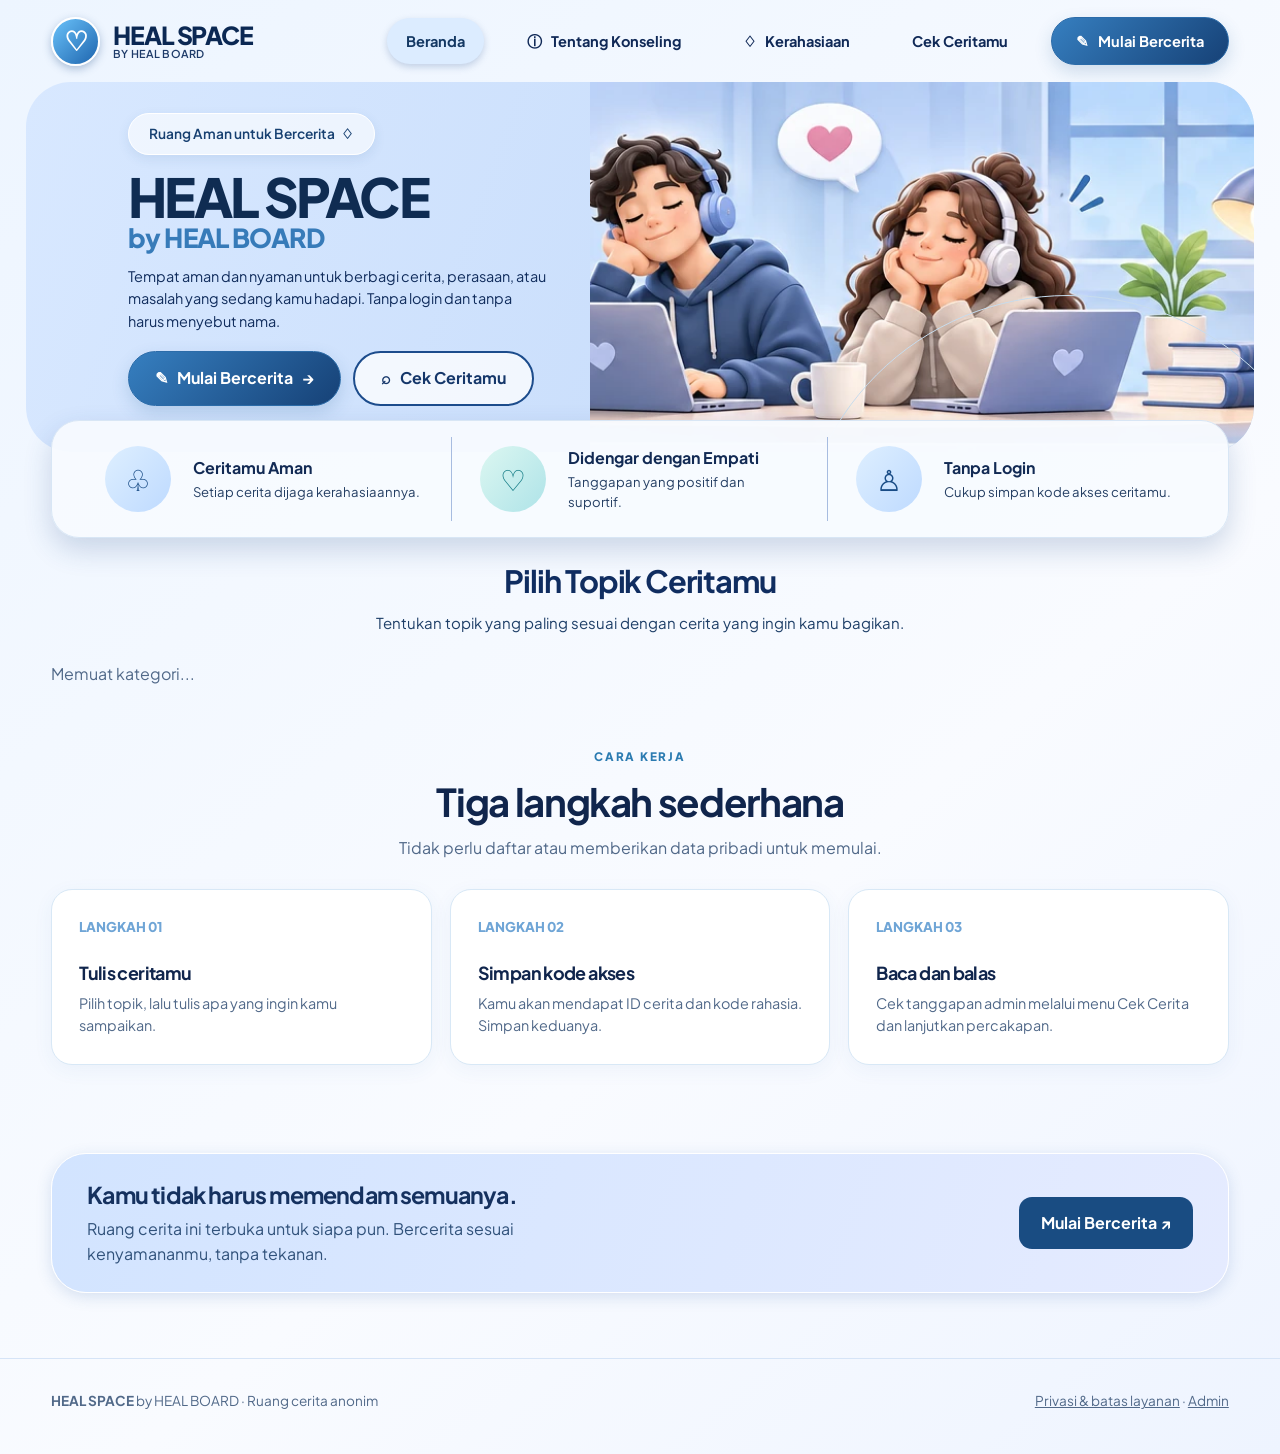
==== index.html @ 9132b3d8 "Initial commit HEAL SPACE" ====
<!doctype html>
<html lang="id">
  <head>
    <link
      rel="icon"
      type="image/png"
      sizes="512x512"
      href="/assets/favicon.png"
    />
    <link rel="shortcut icon" href="/favicon.ico" />
    <link
      rel="apple-touch-icon"
      sizes="180x180"
      href="/assets/apple-touch-icon.png"
    />
    <meta charset="utf-8" />
    <meta name="viewport" content="width=device-width,initial-scale=1" />
    <meta
      name="description"
      content="HEAL SPACE by HEAL BOARD. Ruang cerita anonim yang aman dan nyaman. Tulis ceritamu dan dapatkan tanggapan admin tanpa membuat akun."
    />
    <title>HEAL SPACE by HEAL BOARD | Ruang Cerita Anonim</title>
    <link rel="stylesheet" href="/css/style.css" />
    <link rel="stylesheet" href="/css/reference-design.css" />
  </head>
  <body>
    <header class="container">
      <nav class="topbar">
        <a class="brand" href="/index.html"
          ><span class="brand-mark">♡</span
          ><span>HEAL SPACE<small>BY HEAL BOARD</small></span></a
        ><button
          class="nav-toggle"
          id="nav-toggle"
          aria-label="Buka menu"
          aria-expanded="false"
        >
          ☰
        </button>
        <div class="navlinks" id="navlinks">
          <a class="active" href="/index.html">Beranda</a
          ><a href="/tentang.html">ⓘ &nbsp; Tentang Konseling</a
          ><a href="/tentang.html#privasi">♢ &nbsp; Kerahasiaan</a
          ><a href="/cek-cerita.html">Cek Ceritamu</a
          ><a href="/cerita.html" class="btn btn-primary"
            >✎ &nbsp; Mulai Bercerita</a
          >
        </div>
      </nav>
    </header>
    <main class="container">
      <section class="hero hero-unisex">
        <div class="hero-content">
          <div class="eyebrow">Ruang Aman untuk Bercerita &nbsp; ♢</div>
          <h1>HEAL SPACE <span class="hero-by">by HEAL BOARD</span></h1>
          <p>
            Tempat aman dan nyaman untuk berbagi cerita, perasaan, atau masalah
            yang sedang kamu hadapi. Tanpa login dan tanpa harus menyebut nama.
          </p>
          <div class="actions">
            <a class="btn btn-primary" href="/cerita.html"
              >✎ &nbsp; Mulai Bercerita <span aria-hidden="true">→</span></a
            ><a class="btn btn-light" href="/cek-cerita.html"
              >⌕ &nbsp; Cek Ceritamu</a
            >
          </div>
        </div>
        <div class="hero-art hero-art-unisex">
          <img
            class="hero-people"
            src="/assets/heal-space-hero.webp"
            alt="Ilustrasi perempuan dan laki-laki sedang menikmati waktu tenang di meja kerja"
          />
        </div>
      </section>
      <section class="trust-bar" aria-label="Keunggulan layanan">
        <div class="trust">
          <span class="iconbox">♧</span>
          <div>
            <strong>Ceritamu Aman</strong
            ><small>Setiap cerita dijaga kerahasiaannya.</small>
          </div>
        </div>
        <div class="trust">
          <span class="iconbox">♡</span>
          <div>
            <strong>Didengar dengan Empati</strong
            ><small>Tanggapan yang positif dan suportif.</small>
          </div>
        </div>
        <div class="trust">
          <span class="iconbox">♙</span>
          <div>
            <strong>Tanpa Login</strong
            ><small>Cukup simpan kode akses ceritamu.</small>
          </div>
        </div>
      </section>
      <section id="topik" class="section">
        <div class="section-head">
          <div>
            <h2>Pilih Topik Ceritamu</h2>
            <p>
              Tentukan topik yang paling sesuai dengan cerita yang ingin kamu
              bagikan.
            </p>
          </div>
        </div>
        <div class="topic-grid" id="topics">
          <p class="muted">Memuat kategori...</p>
        </div>
      </section>
      <section class="section process-section">
        <div class="center-head">
          <span class="kicker">Cara kerja</span>
          <h2>Tiga langkah sederhana</h2>
          <p>Tidak perlu daftar atau memberikan data pribadi untuk memulai.</p>
        </div>
        <div class="step-grid">
          <article class="step">
            <div class="step-index">LANGKAH 01</div>
            <h3>Tulis ceritamu</h3>
            <p>Pilih topik, lalu tulis apa yang ingin kamu sampaikan.</p>
          </article>
          <article class="step">
            <div class="step-index">LANGKAH 02</div>
            <h3>Simpan kode akses</h3>
            <p>
              Kamu akan mendapat ID cerita dan kode rahasia. Simpan keduanya.
            </p>
          </article>
          <article class="step">
            <div class="step-index">LANGKAH 03</div>
            <h3>Baca dan balas</h3>
            <p>
              Cek tanggapan admin melalui menu Cek Cerita dan lanjutkan
              percakapan.
            </p>
          </article>
        </div>
      </section>
      <section class="cta">
        <div>
          <h2>Kamu tidak harus memendam semuanya.</h2>
          <p>
            Ruang cerita ini terbuka untuk siapa pun. Bercerita sesuai
            kenyamananmu, tanpa tekanan.
          </p>
        </div>
        <a class="btn" href="/cerita.html">Mulai Bercerita ↗</a>
      </section>
    </main>
    <footer class="container footer">
      <div>
        <strong>HEAL SPACE</strong> by HEAL BOARD
        <span class="muted">· Ruang cerita anonim</span>
      </div>
      <div>
        <a href="/tentang.html">Privasi & batas layanan</a> ·
        <a href="/admin">Admin</a>
      </div>
    </footer>
    <script type="module" src="/js/main.js"></script>
  </body>
</html>
---- css/style.css ----
@import url('https://fonts.googleapis.com/css2?family=DM+Sans:wght@400;500;600;700&family=Plus+Jakarta+Sans:wght@400;500;600;700;800&display=swap');

:root {
    --navy: #203e64;
    --blue: #386c9d;
    --blue2: #5d91b9;
    --mint: #d9f0ed;
    --surface: #fff;
    --bg: #f4f8fb;
    --line: #e2ebf3;
    --text: #20374f;
    --muted: #70839a;
    --danger: #bd4057;
    --success: #197960;
    --shadow: 0 18px 55px rgba(32, 62, 100, .09);
    --radius: 22px
}

* {
    box-sizing: border-box
}

html {
    scroll-behavior: smooth
}

body {
    margin: 0;
    font-family: 'DM Sans', sans-serif;
    background: var(--bg);
    color: var(--text);
    line-height: 1.55
}

h1,
h2,
h3,
h4 {
    font-family: 'Plus Jakarta Sans', sans-serif;
    line-height: 1.25;
    letter-spacing: -.035em;
    margin: 0
}

h1 {
    font-size: clamp(2.2rem, 5.7vw, 4.5rem)
}

h2 {
    font-size: clamp(1.65rem, 3vw, 2.55rem)
}

h3 {
    font-size: 1.12rem
}

p {
    margin: .5rem 0 0
}

a {
    color: inherit;
    text-decoration: none
}

button,
input,
textarea,
select {
    font: inherit
}

button {
    cursor: pointer
}

button:disabled {
    opacity: .6;
    cursor: not-allowed
}

::selection {
    background: #bbdce9
}

.container {
    max-width: 1160px;
    padding: 0 24px;
    margin: auto
}

.topbar {
    height: 78px;
    display: flex;
    align-items: center;
    justify-content: space-between;
    gap: 18px
}

.brand {
    display: inline-flex;
    align-items: center;
    gap: 12px;
    font-family: 'Plus Jakarta Sans', sans-serif;
    font-weight: 800;
    letter-spacing: -.045em;
    font-size: 1.22rem;
    white-space: nowrap
}

.brand-mark {
    width: 40px;
    height: 40px;
    display: grid;
    place-items: center;
    border-radius: 14px;
    background: var(--navy);
    color: white;
    font-size: 22px
}

.brand small {
    display: block;
    font-size: .6rem;
    letter-spacing: .15em;
    font-weight: 700;
    color: var(--blue2);
    margin-top: -2px
}

.navlinks {
    display: flex;
    align-items: center;
    gap: 26px;
    font-size: .91rem;
    font-weight: 600;
    color: #57718d
}

.navlinks a:hover,
.navlinks a.active {
    color: var(--navy)
}

.nav-toggle {
    display: none
}

.btn {
    display: inline-flex;
    align-items: center;
    justify-content: center;
    gap: 9px;
    padding: 13px 21px;
    border-radius: 13px;
    border: 1px solid transparent;
    font-weight: 700;
    transition: transform .15s, background .15s;
    white-space: nowrap
}

.btn:hover {
    transform: translateY(-1px)
}

.btn-primary {
    background: var(--navy);
    color: #fff
}

.btn-primary:hover {
    background: #2b5789
}

.btn-light {
    background: white;
    color: var(--navy);
    border-color: var(--line)
}

.btn-outline {
    background: transparent;
    border-color: #bad0e0;
    color: var(--navy)
}

.btn-block {
    width: 100%
}

.hero {
    position: relative;
    overflow: hidden;
    border-radius: 34px;
    background: linear-gradient(114deg, #dbe9f6, #e9f5f4 80%);
    min-height: 478px;
    display: grid;
    grid-template-columns: 1.1fr .9fr;
    align-items: center;
    padding: 65px clamp(25px, 6vw, 80px);
    margin: 20px 0 30px
}

.hero::before,
.hero::after {
    content: '';
    position: absolute;
    border-radius: 50%;
    border: 1px solid #c8dced;
    pointer-events: none
}

.hero::before {
    width: 420px;
    height: 420px;
    right: -110px;
    top: -175px
}

.hero::after {
    width: 540px;
    height: 540px;
    right: -85px;
    bottom: -385px
}

.hero-content {
    position: relative;
    z-index: 1
}

.eyebrow {
    display: inline-flex;
    align-items: center;
    gap: 8px;
    font-size: .75rem;
    font-weight: 800;
    text-transform: uppercase;
    letter-spacing: .13em;
    color: #3b7a92;
    margin-bottom: 22px
}

.dot {
    width: 8px;
    height: 8px;
    border-radius: 50%;
    background: #53ad9e
}

.hero h1 {
    max-width: 650px
}

.hero h1 em {
    color: #4d7fa4;
    font-style: normal
}

.hero p {
    color: #58728c;
    max-width: 505px;
    margin: 19px 0 28px;
    font-size: 1.03rem
}

.actions {
    display: flex;
    flex-wrap: wrap;
    gap: 12px
}

.hero-art {
    position: relative;
    min-height: 320px;
    display: flex;
    align-items: center;
    justify-content: center
}

.illustration {
    width: min(100%, 410px);
    filter: drop-shadow(0 25px 35px rgba(41, 83, 113, .13))
}

.floating-pill {
    position: absolute;
    background: #fff;
    border: 1px solid #e5eff6;
    border-radius: 15px;
    padding: 12px 16px;
    box-shadow: var(--shadow);
    font-size: .79rem;
    font-weight: 700;
    color: #446682;
    z-index: 2
}

.pill-one {
    top: 15%;
    left: -3%
}

.pill-two {
    bottom: 8%;
    right: -4%
}

.trust-bar {
    display: grid;
    grid-template-columns: repeat(3, 1fr);
    gap: 14px;
    margin: 28px 0 85px
}

.trust {
    display: flex;
    align-items: center;
    gap: 14px;
    border: 1px solid var(--line);
    border-radius: 18px;
    padding: 20px;
    background: #fff
}

.iconbox {
    display: grid;
    place-items: center;
    width: 44px;
    height: 44px;
    border-radius: 15px;
    background: #e8f4fa;
    color: #326a93;
    font-size: 1.25rem;
    flex: none
}

.trust strong {
    display: block;
    font-size: .91rem
}

.trust small {
    display: block;
    color: var(--muted);
    font-size: .78rem;
    margin-top: 1px
}

.section {
    padding-bottom: 88px
}

.section-head {
    display: flex;
    justify-content: space-between;
    align-items: end;
    gap: 20px;
    margin-bottom: 25px
}

.kicker {
    color: #4c829a;
    text-transform: uppercase;
    font-weight: 800;
    font-size: .73rem;
    letter-spacing: .15em;
    display: block;
    margin-bottom: 12px
}

.section-head p,
.center-head p {
    color: var(--muted);
    max-width: 530px;
    margin-top: 10px
}

.center-head {
    text-align: center;
    margin-bottom: 28px
}

.center-head p {
    margin: 10px auto 0
}

.topic-grid {
    display: grid;
    grid-template-columns: repeat(5, 1fr);
    gap: 15px
}

.topic-card {
    display: flex;
    flex-direction: column;
    align-items: flex-start;
    min-height: 188px;
    border: 1px solid var(--line);
    padding: 24px 19px;
    border-radius: 21px;
    background: #fff;
    transition: transform .15s, border-color .15s;
    cursor: pointer;
    text-align: left;
    color: var(--text);
    width: 100%
}

.topic-card:hover,
.topic-card.selected {
    border-color: #79adc8;
    transform: translateY(-3px);
    background: #f8fcff
}

.topic-card .iconbox {
    width: 51px;
    height: 51px;
    margin-bottom: 22px
}

.topic-card strong {
    font-family: 'Plus Jakarta Sans';
    font-size: .88rem
}

.topic-card small {
    display: block;
    color: var(--muted);
    font-size: .75rem;
    margin-top: 7px
}

.step-grid {
    display: grid;
    grid-template-columns: repeat(3, 1fr);
    gap: 18px
}

.step {
    padding: 27px;
    border: 1px solid var(--line);
    background: #fff;
    border-radius: 21px
}

.step-index {
    font-size: .84rem;
    color: var(--blue2);
    font-weight: 800;
    margin-bottom: 24px
}

.step h3 {
    margin-bottom: 8px
}

.step p {
    font-size: .9rem;
    color: var(--muted)
}

.cta {
    background: var(--navy);
    color: white;
    border-radius: 28px;
    padding: 48px 56px;
    display: flex;
    justify-content: space-between;
    align-items: center;
    gap: 25px
}

.cta p {
    color: #cbdae9;
    max-width: 550px
}

.cta .btn {
    background: white;
    color: var(--navy)
}

.footer {
    display: flex;
    justify-content: space-between;
    gap: 20px;
    align-items: center;
    border-top: 1px solid var(--line);
    padding: 31px 0 43px;
    margin-top: 65px;
    font-size: .85rem;
    color: var(--muted)
}

.footer a {
    text-decoration: underline
}

.page-hero {
    text-align: center;
    padding: 65px 0 34px
}

.page-hero h1 {
    font-size: clamp(2rem, 4vw, 3.1rem)
}

.page-hero p {
    max-width: 570px;
    color: var(--muted);
    margin: 13px auto 0
}

.content-layout {
    display: grid;
    grid-template-columns: minmax(0, 1fr) 315px;
    gap: 24px;
    align-items: start;
    max-width: 1040px;
    margin: 20px auto 90px
}

.panel {
    padding: 32px;
    background: #fff;
    border-radius: 22px;
    border: 1px solid var(--line);
    box-shadow: 0 10px 30px rgba(23, 62, 105, .035)
}

.panel h2 {
    font-size: 1.45rem
}

.panel p.sub {
    color: var(--muted);
    font-size: .9rem;
    margin-bottom: 24px
}

.field {
    margin-bottom: 20px
}

.field label {
    display: block;
    font-weight: 700;
    font-size: .89rem;
    margin-bottom: 9px
}

.input,
.textarea,
.select {
    width: 100%;
    border: 1px solid #d7e4ee;
    background: #fff;
    border-radius: 12px;
    padding: 13px 14px;
    color: var(--text);
    outline: none;
    transition: border-color .15s, box-shadow .15s
}

.input:focus,
.textarea:focus,
.select:focus {
    border-color: #5d98ba;
    box-shadow: 0 0 0 3px #dbeefa
}

.textarea {
    min-height: 190px;
    resize: vertical
}

.field-note {
    font-size: .79rem;
    color: var(--muted);
    margin-top: 7px
}

.hint {
    background: #f0f7fc;
    border: 1px solid #d9e9f5;
    border-radius: 16px;
    padding: 20px;
    margin-bottom: 18px;
    font-size: .87rem;
    color: #4d6981
}

.hint strong {
    display: block;
    color: var(--navy);
    margin-bottom: 7px
}

.hint ul {
    padding-left: 19px;
    margin: 9px 0 0
}

.form-actions {
    display: flex;
    align-items: center;
    justify-content: space-between;
    gap: 12px
}

.status {
    padding: 14px 16px;
    border-radius: 13px;
    font-size: .87rem;
    margin: 18px 0;
    white-space: pre-wrap
}

.status.error {
    background: #fff1f3;
    border: 1px solid #ffd4dd;
    color: #a9344a
}

.status.success {
    background: #ecfaf3;
    border: 1px solid #c7ebd8;
    color: #207457
}

.status.info {
    background: #eaf5fc;
    border: 1px solid #cde5f5;
    color: #326d98
}

.hidden {
    display: none !important
}

.code-card {
    border: 1px solid #b7d6e9;
    background: #f0f8fc;
    padding: 24px;
    border-radius: 18px;
    margin-top: 20px
}

.code {
    overflow-wrap: anywhere;
    padding: 13px 16px;
    background: white;
    border: 1px solid #d7e7f2;
    border-radius: 12px;
    font-family: monospace;
    font-size: .87rem;
    letter-spacing: .025em;
    margin: 8px 0 13px
}

.split {
    display: flex;
    gap: 9px;
    flex-wrap: wrap
}

.mini {
    font-size: .77rem;
    color: var(--muted)
}

.chat {
    display: flex;
    flex-direction: column;
    gap: 14px;
    margin: 22px 0;
    border: 1px solid var(--line);
    border-radius: 18px;
    padding: 22px;
    background: #f8fbfd;
    max-height: 530px;
    overflow: auto
}

.bubble {
    max-width: 83%;
    padding: 14px 18px;
    border-radius: 17px;
    background: white;
    border: 1px solid #e4edf5;
    align-self: flex-start;
    overflow-wrap: anywhere;
    white-space: pre-wrap;
    font-size: .91rem
}

.bubble.admin {
    align-self: flex-end;
    background: #dfecf6;
    border-color: #cfdfef
}

.bubble-label {
    display: block;
    color: #58829d;
    font-size: .7rem;
    font-weight: 800;
    margin-bottom: 6px
}

.bubble-date {
    display: block;
    color: #8ca0b1;
    font-size: .69rem;
    margin-top: 8px
}

.story-original {
    background: #f2f7fb;
    border-radius: 17px;
    padding: 20px;
    border: 1px solid var(--line);
    white-space: pre-wrap;
    overflow-wrap: anywhere
}

.story-head {
    display: flex;
    align-items: center;
    justify-content: space-between;
    gap: 12px
}

.badge {
    display: inline-flex;
    padding: 6px 12px;
    border-radius: 40px;
    background: #e8f1fa;
    color: #396c94;
    font-size: .73rem;
    font-weight: 800
}

.badge.selesai {
    background: #e0f7eb;
    color: #15734e
}

.badge.diproses {
    background: #fff1d9;
    color: #966622
}

.informational {
    max-width: 820px;
    margin: 12px auto 88px
}

.informational .panel {
    margin-bottom: 18px
}

.informational p,
.informational li {
    color: #526b80
}

.informational li {
    margin: 7px 0
}

.note-separator {
    height: 1px;
    background: var(--line);
    margin: 24px 0
}

.admin-body {
    background: #f4f7fb
}

.admin-app {
    display: grid;
    grid-template-columns: 260px minmax(0, 1fr);
    min-height: 100vh
}

.sidebar {
    background: linear-gradient(180deg, #233f67, #2c5a86);
    color: white;
    padding: 29px 22px;
    display: flex;
    flex-direction: column;
    min-height: 100vh
}

.sidebar .brand-mark {
    background: #ffffff2b
}

.sidebar .brand small {
    color: #c7e0f1
}

.sidebar-links {
    display: grid;
    gap: 7px;
    margin-top: 65px
}

.sidebar-links a {
    display: flex;
    align-items: center;
    gap: 12px;
    padding: 13px 15px;
    border-radius: 12px;
    font-size: .9rem;
    font-weight: 600;
    color: #d9e6f1
}

.sidebar-links a:hover,
.sidebar-links a.active {
    background: #ffffff27;
    color: white
}

.side-footer {
    margin-top: auto;
    padding-top: 32px;
    font-size: .78rem;
    color: #bad4e9
}

.admin-main {
    padding: 30px clamp(22px, 4vw, 55px) 70px;
    min-width: 0
}

.admin-top {
    display: flex;
    align-items: center;
    justify-content: space-between;
    gap: 20px;
    margin-bottom: 26px
}

.admin-top h1 {
    font-size: 1.8rem
}

.admin-top p {
    color: var(--muted);
    font-size: .88rem
}

.admin-hero {
    background: linear-gradient(110deg, #dbeaf7, #d9f2ef);
    border-radius: 24px;
    padding: 33px 38px;
    display: flex;
    align-items: center;
    justify-content: space-between;
    gap: 22px;
    margin-bottom: 23px
}

.admin-hero h2 {
    font-size: 1.65rem
}

.admin-hero p {
    color: #54738b
}

.admin-symbol {
    width: 110px;
    height: 110px;
    background: #ffffff7a;
    border-radius: 30px;
    display: grid;
    place-items: center;
    font-size: 55px;
    color: var(--navy)
}

.stats {
    display: grid;
    grid-template-columns: repeat(4, 1fr);
    gap: 16px;
    margin-bottom: 25px
}

.stat {
    background: #fff;
    border: 1px solid var(--line);
    border-radius: 18px;
    padding: 23px
}

.stat span {
    color: var(--muted);
    font-size: .83rem;
    display: block
}

.stat strong {
    font: 800 2rem 'Plus Jakarta Sans';
    display: block;
    margin-top: 12px
}

.admin-grid {
    display: grid;
    grid-template-columns: 1.3fr 1fr;
    gap: 20px
}

.table-scroll {
    overflow: auto
}

.data-table {
    width: 100%;
    border-collapse: collapse;
    text-align: left;
    min-width: 560px
}

.data-table th,
.data-table td {
    padding: 14px 12px;
    border-bottom: 1px solid #e8eef4;
    font-size: .85rem
}

.data-table th {
    color: #8091a0;
    font-size: .75rem;
    font-weight: 800
}

.data-table tr:last-child td {
    border-bottom: 0
}

.data-table tr:hover td {
    background: #fafcff
}

.table-link {
    font-weight: 700;
    color: #286b9a;
    text-decoration: underline;
    text-underline-offset: 3px
}

.chart-bars {
    display: flex;
    flex-direction: column;
    gap: 16px;
    margin-top: 24px
}

.chart-row {
    display: grid;
    grid-template-columns: 135px 1fr 35px;
    align-items: center;
    gap: 12px;
    font-size: .81rem
}

.track {
    height: 11px;
    background: #edf2f7;
    border-radius: 20px;
    overflow: hidden
}

.fill {
    height: 100%;
    background: #5897bd;
    border-radius: 20px
}

.admin-toolbar {
    display: flex;
    gap: 11px;
    justify-content: space-between;
    align-items: center;
    flex-wrap: wrap;
    margin-bottom: 18px
}

.admin-toolbar .select {
    width: auto;
    min-width: 168px
}

.login-wrap {
    min-height: calc(100vh - 135px);
    display: grid;
    place-items: center;
    padding: 40px 0
}

.login-card {
    max-width: 440px;
    width: 100%;
    padding: 42px;
    background: white;
    border: 1px solid var(--line);
    border-radius: 27px;
    box-shadow: var(--shadow)
}

.login-card h1 {
    font-size: 2rem
}

.login-card p {
    color: var(--muted);
    margin: 12px 0 28px
}

.login-mark {
    width: 60px;
    height: 60px;
    margin-bottom: 22px;
    border-radius: 18px;
    background: #e6f1f8;
    color: var(--navy);
    display: grid;
    place-items: center;
    font-size: 28px
}

.muted {
    color: var(--muted)
}

.loading {
    opacity: .65;
    pointer-events: none
}

.admin-mobile-head {
    display: none
}

@media(max-width:1000px) {
    .topic-grid {
        grid-template-columns: repeat(3, 1fr)
    }

    .stats {
        grid-template-columns: repeat(2, 1fr)
    }

    .admin-grid {
        grid-template-columns: 1fr
    }

    .trust-bar {
        gap: 8px
    }
}

@media(max-width:750px) {
    .container {
        padding: 0 17px
    }

    .topbar {
        height: 70px
    }

    .nav-toggle {
        display: inline-flex;
        align-items: center;
        justify-content: center;
        background: white;
        border: 1px solid var(--line);
        width: 42px;
        height: 42px;
        border-radius: 11px;
        font-size: 20px
    }

    .navlinks {
        display: none;
        position: absolute;
        top: 68px;
        right: 17px;
        left: 17px;
        background: white;
        flex-direction: column;
        padding: 20px;
        gap: 20px;
        border-radius: 18px;
        box-shadow: var(--shadow);
        border: 1px solid var(--line);
        z-index: 10
    }

    .navlinks.open {
        display: flex
    }

    .navlinks .btn {
        width: 100%
    }

    .hero {
        grid-template-columns: 1fr;
        padding: 40px 25px 28px;
        min-height: auto
    }

    .hero-art {
        min-height: 250px;
        margin-top: 10px
    }

    .hero h1 {
        font-size: 2.65rem
    }

    .floating-pill {
        font-size: .68rem
    }

    .trust-bar {
        grid-template-columns: 1fr;
        margin-bottom: 65px
    }

    .trust {
        padding: 14px 17px
    }

    .topic-grid {
        grid-template-columns: repeat(2, 1fr)
    }

    .step-grid {
        grid-template-columns: 1fr
    }

    .section {
        padding-bottom: 65px
    }

    .cta {
        padding: 34px 26px;
        display: block
    }

    .cta .btn {
        margin-top: 22px
    }

    .footer {
        flex-direction: column;
        align-items: start
    }

    .content-layout {
        grid-template-columns: 1fr;
        gap: 14px
    }

    .panel {
        padding: 23px
    }

    .page-hero {
        padding: 45px 0 20px
    }

    .admin-app {
        grid-template-columns: 1fr
    }

    .sidebar {
        display: none
    }

    .admin-mobile-head {
        display: flex;
        justify-content: space-between;
        align-items: center;
        background: #25486e;
        color: white;
        padding: 14px 20px
    }

    .admin-mobile-head a {
        font-size: .81rem
    }

    .admin-main {
        padding: 24px 16px 55px
    }

    .admin-top {
        align-items: start
    }

    .admin-hero {
        padding: 26px
    }

    .admin-symbol {
        display: none
    }

    .chart-row {
        grid-template-columns: 95px 1fr 25px
    }

    .login-card {
        padding: 28px
    }
}

@media(max-width:410px) {
    .topic-grid {
        grid-template-columns: 1fr
    }

    .topic-card {
        min-height: auto
    }

    .stats {
        grid-template-columns: 1fr 1fr
    }

    .stat {
        padding: 17px
    }

    .stat strong {
        font-size: 1.6rem
    }

    .form-actions {
        align-items: stretch;
        flex-direction: column
    }

    .btn {
        white-space: normal
    }
}

/* HEAL SPACE 2.0: gender-neutral soft-blue design, aligned to approved mockup */
:root {
    --navy: #12355e;
    --blue: #357dc1;
    --blue2: #6fa5d6;
    --mint: #dff4ef;
    --bg: #f3f8ff;
    --line: #d7e5f6;
    --text: #142d4e;
    --muted: #56708e;
    --shadow: 0 15px 40px rgba(39, 87, 151, .10)
}

body {
    background: radial-gradient(ellipse at 14% 11%, #e4efff 0, transparent 31%), radial-gradient(ellipse at 97% 30%, #e4f5fb 0, transparent 38%), #f3f8ff
}

.topbar {
    height: 86px
}

.brand-mark {
    background: linear-gradient(145deg, #4db2ec, #2c64ae);
    border-radius: 18px;
    box-shadow: 0 4px 13px #417cbb3d;
    font-size: 26px
}

.brand {
    color: #122e58
}

.brand small {
    color: #357cb8;
    letter-spacing: .025em;
    font-size: .72rem
}

.navlinks>a:not(.btn) {
    border-radius: 999px;
    padding: 10px 16px;
    transition: background .2s
}

.navlinks>a:not(.btn):hover,
.navlinks>a.active:not(.btn) {
    background: #dcecff;
    color: #143863
}

.btn-primary {
    background: linear-gradient(135deg, #367fc0, #164176);
    box-shadow: 0 7px 17px #245e9630;
    border: 1px solid #2c6ca9
}

.btn-primary:hover {
    background: linear-gradient(135deg, #2c71af, #103864)
}

.hero-unisex {
    padding: 0 0 0 52px;
    min-height: 408px;
    overflow: hidden;
    display: grid;
    grid-template-columns: 43% 57%;
    background: linear-gradient(125deg, #d3e5fc 0%, #e6f0ff 49%, #c6defb 100%);
    border: 1px solid #d4e6fa;
    box-shadow: var(--shadow);
    border-radius: 40px;
    margin-top: 14px;
    align-items: center
}

.hero-unisex .hero-content {
    position: relative;
    z-index: 2;
    padding: 35px 0
}

.hero-unisex h1 {
    font-size: clamp(2.6rem, 5vw, 4.85rem);
    font-weight: 800;
    line-height: 1.04;
    letter-spacing: -.05em;
    color: #0f2c52;
    white-space: nowrap
}

.hero-unisex .hero-by {
    display: block;
    font-size: clamp(1.4rem, 2.4vw, 2.3rem);
    letter-spacing: -.032em;
    color: #377bb9;
    margin: 9px 0 15px;
    white-space: nowrap
}

.hero-unisex p {
    max-width: 440px;
    color: #264669;
    font-size: 1rem;
    line-height: 1.75;
    margin: 0 0 19px
}

.hero-unisex .eyebrow {
    background: #ffffff9c;
    display: inline-flex;
    color: #204b7a;
    border-radius: 999px;
    border: 1px solid white;
    padding: 8px 17px;
    margin: 0 0 18px;
    box-shadow: 0 4px 12px #28568d1a
}

.hero-unisex .hero-caption {
    font-size: .76rem;
    color: #456c96;
    margin-top: 14px
}

.hero-unisex .hero-art-unisex {
    height: 100%;
    min-height: 400px;
    display: block;
    position: relative;
    overflow: hidden
}

.hero-people {
    height: 100%;
    width: 100%;
    object-fit: cover;
    object-position: 52% 50%;
    display: block;
    mix-blend-mode: multiply
}

.trust-bar {
    position: relative;
    margin-top: -22px;
    z-index: 3;
    border-radius: 29px;
    box-shadow: 0 16px 35px #315f9b1b;
    background: rgba(255, 255, 255, .94);
    border: 1px solid #d8e6f5
}

.trust .iconbox {
    background: linear-gradient(135deg, #d6ecff, #daeff0);
    color: #1b5585
}

.section-head h2,
.center-head h2 {
    text-align: center
}

.section-head {
    justify-content: center;
    text-align: center
}

.section-head p {
    margin-inline: auto
}

.kicker {
    color: #2b7bb1
}

.topic-grid {
    gap: 14px
}

.topic-card {
    border: 2px solid white;
    box-shadow: 0 9px 24px #356ca91a;
    border-radius: 24px;
    background: linear-gradient(155deg, #f2f8ff, #e3f2ff);
    min-height: 219px
}

.topic-card:nth-child(2) {
    background: linear-gradient(155deg, #eff2ff, #e1ebff)
}

.topic-card:nth-child(3) {
    background: linear-gradient(155deg, #f0fbf9, #d9f2f0)
}

.topic-card:nth-child(4) {
    background: linear-gradient(155deg, #fff8f5, #f4e7eb)
}

.topic-card:nth-child(5) {
    background: linear-gradient(155deg, #f5f7ff, #e6ebfb)
}

.topic-card .iconbox {
    background: #ffffffa8;
    color: #2e6aaa;
    border-radius: 18px;
    box-shadow: 0 5px 13px #17457e16
}

.topic-card:hover {
    box-shadow: 0 16px 30px #356ca92d
}

.step {
    border: 1px solid #d8e8f6;
    box-shadow: 0 5px 20px #356ca90f
}

.cta {
    background: linear-gradient(110deg, #c5dfff, #dbf1f6);
    color: #14345c;
    box-shadow: var(--shadow)
}

.cta p {
    color: #3d668a
}

.cta .btn {
    background: #194c82;
    color: white
}

.panel {
    box-shadow: 0 12px 28px #2a5e8e12
}

.page-hero {
    background: linear-gradient(140deg, #e0edff, #f2f8ff);
    border-radius: 26px;
    padding: 48px 18px;
    margin: 16px 0 20px
}

.page-hero h1 {
    color: #143c6a
}

.hint {
    background: #e8f3ff;
    border-color: #d2e6f8
}

.admin-body {
    background: #f1f7ff
}

.sidebar {
    background: linear-gradient(180deg, #184879, #173861 60%, #12345b)
}

.admin-hero {
    background: linear-gradient(120deg, #d4e6ff, #e8f4ff);
    overflow: hidden;
    min-height: 176px
}

.admin-symbol-photo {
    width: 330px;
    height: 164px;
    background: transparent;
    overflow: hidden;
    border-radius: 20px
}

.admin-symbol-photo img {
    height: 100%;
    width: 100%;
    object-fit: cover;
    object-position: center;
    mix-blend-mode: multiply
}

.stat:nth-child(1) {
    background: #eaf4ff
}

.stat:nth-child(2) {
    background: #f1f4ff
}

.stat:nth-child(3) {
    background: #fff6e9
}

.stat:nth-child(4) {
    background: #eaf8f3
}

.stat {
    border: 1px solid #e0eaf4;
    box-shadow: 0 8px 20px #2f669016
}

.admin-grid>.panel {
    border: 1px solid #dae7f5
}

@media(max-width:900px) {
    .hero-unisex {
        grid-template-columns: 50% 50%;
        padding-left: 30px
    }

    .hero-unisex h1 {
        font-size: 3.2rem
    }

    .hero-unisex .hero-by {
        font-size: 1.8rem
    }

    .hero-unisex .hero-art-unisex {
        min-height: 350px
    }

    .admin-symbol-photo {
        width: 210px
    }
}

@media(max-width:750px) {
    .hero-unisex {
        display: flex;
        flex-direction: column;
        padding: 34px 24px 0;
        border-radius: 27px;
        align-items: stretch;
        margin-top: 9px
    }

    .hero-unisex .hero-content {
        padding: 0
    }

    .hero-unisex h1 {
        font-size: clamp(2.5rem, 10vw, 3.5rem)
    }

    .hero-unisex .hero-by {
        font-size: 1.55rem
    }

    .hero-unisex .hero-art-unisex {
        height: 245px;
        min-height: 245px;
        margin: 4px -24px 0
    }

    .hero-people {
        object-fit: cover;
        object-position: 50% 40%
    }

    .hero-unisex .hero-caption {
        margin-top: 10px
    }

    .trust-bar {
        margin-top: -4px;
        grid-template-columns: 1fr;
        border-radius: 20px
    }

    .topic-card {
        min-height: 195px
    }

    .page-hero {
        margin: 8px 0
    }

    .admin-hero {
        min-height: unset
    }
}

@media(max-width:460px) {
    .hero-unisex .eyebrow {
        font-size: .77rem
    }

    .hero-unisex h1 {
        font-size: 2.65rem
    }

    .hero-unisex .hero-by {
        font-size: 1.4rem
    }

    .hero-unisex .actions {
        display: flex;
        flex-direction: column;
        align-items: stretch
    }

    .hero-unisex .actions .btn {
        justify-content: center
    }

    .hero-unisex .hero-art-unisex {
        height: 190px;
        min-height: 190px
    }

    .topic-card {
        min-height: 170px
    }

    .topbar {
        height: 72px
    }

    .brand {
        font-size: 1rem
    }

    .brand small {
        font-size: .6rem
    }
}
---- css/reference-design.css ----
/* HEAL SPACE reference-based visual system. All components stay HTML/CSS and accessible. */
:root {
    --navy: #153966;
    --blue: #397fc5;
    --text: #10254c;
    --muted: #516989;
    --bg: #eef5ff;
    --line: #d6e4f7;
    --shadow: 0 5px 15px rgba(38, 76, 137, .14)
}

body {
    background: linear-gradient(140deg, #edf5ff 0%, #f9fbff 62%, #eef4ff 100%);
    color: var(--text);
    font-family: 'Plus Jakarta Sans', sans-serif
}

.container {
    max-width: 1540px;
    padding-inline: clamp(16px, 4vw, 68px)
}

.topbar {
    height: 82px
}

.topbar .brand {
    font-size: 1.55rem;
    color: #0b2853;
    gap: 13px;
    line-height: 1.15
}

.topbar .brand small {
    color: #1e3b69;
    font-size: .68rem;
    letter-spacing: .015em;
    font-weight: 600
}

.brand-mark {
    border-radius: 50%;
    background: linear-gradient(135deg, #6ac2fa, #1e65ae);
    box-shadow: 0 3px 8px #25508756;
    border: 2px solid white;
    font-size: 27px;
    width: 49px;
    height: 49px
}

.navlinks {
    gap: 24px;
    color: #102957;
    font-weight: 700
}

.navlinks a:not(.btn) {
    padding: 12px 19px;
    border-radius: 40px
}

.navlinks a.active {
    background: #d7e9ff;
    box-shadow: 0 3px 7px #486ba147
}

.navlinks .btn {
    border-radius: 42px;
    padding: 12px 24px
}

.hero-unisex {
    min-height: 370px;
    margin: 0 -2vw 0;
    grid-template-columns: 41% 59%;
    background: linear-gradient(110deg, #d8e8ff, #bfd7f9);
    border-radius: 45px;
    padding-left: clamp(30px, 8vw, 130px);
    border: 0;
    box-shadow: none
}

.hero-unisex .hero-content {
    padding: 30px 0 45px
}

.hero-unisex h1 {
    font-size: clamp(2.7rem, 4.2vw, 4.8rem)
}

.hero-unisex .hero-by {
    font-size: clamp(1.25rem, 2.05vw, 2.15rem);
    margin: 0 0 13px
}

.hero-unisex p {
    font-size: clamp(.9rem, 1.13vw, 1.05rem);
    max-width: 420px;
    line-height: 1.55;
    color: #102c5c
}

.hero-unisex .eyebrow {
    font-size: .86rem;
    color: #174071;
    letter-spacing: 0;
    font-weight: 600;
    text-transform: none;
    padding: 9px 20px;
    margin-bottom: 14px
}

.hero-unisex .hero-art-unisex {
    min-height: 365px;
    height: 100%
}

.hero-people {
    object-position: center 46%;
    mix-blend-mode: normal
}

.hero-unisex .btn {
    border-radius: 40px;
    padding: 13px 26px
}

.hero-unisex .btn-light {
    border: 2px solid #1c4c8c;
    background: rgba(255, 255, 255, .75);
    color: #15376a
}

.trust-bar {
    margin: -32px auto 18px;
    display: grid;
    grid-template-columns: repeat(3, 1fr);
    gap: 0;
    padding: 16px 25px;
    max-width: 100%;
    border-radius: 28px;
    box-shadow: 0 12px 28px #214d8933;
    background: #f8fbffef;
    z-index: 5
}

.trust {
    background: transparent;
    border: 0;
    border-radius: 0;
    padding: 9px 28px;
    gap: 22px
}

.trust:not(:last-child) {
    border-right: 1px solid #a7bce0
}

.trust .iconbox {
    height: 66px;
    width: 66px;
    border-radius: 50%;
    background: linear-gradient(130deg, #deefff, #bedaff);
    color: #194c86;
    font-size: 29px
}

.trust:nth-child(2) .iconbox {
    background: linear-gradient(130deg, #dcf7f1, #aee3e8);
    color: #117a84
}

.trust strong {
    font-size: 1rem;
    color: #122a54
}

.trust small {
    font-size: .82rem;
    color: #243e63
}

#topik {
    padding-top: 6px;
    padding-bottom: 16px
}

#topik .section-head {
    margin: 0 auto 20px
}

#topik .section-head h2 {
    font-size: clamp(1.6rem, 2.4vw, 2.2rem);
    color: #102d60
}

#topik .section-head p {
    max-width: none;
    color: #1e3f68;
    font-size: .94rem
}

.topic-grid {
    grid-template-columns: repeat(5, minmax(0, 1fr));
    gap: 13px
}

.topic-card {
    min-height: 199px;
    padding: 18px 22px;
    border: 2px solid white;
    box-shadow: 0 4px 11px #3973af36;
    border-radius: 28px;
    justify-content: flex-end
}

.topic-card .iconbox {
    width: 64px;
    height: 60px;
    margin: 0 0 19px;
    background: transparent !important;
    box-shadow: none !important;
    font-size: 44px;
    color: #4f7fd1
}

.topic-card:nth-child(3) .iconbox {
    color: #e5a940
}

.topic-card:nth-child(4) .iconbox {
    color: #e87f98
}

.topic-card strong {
    font-size: 1.01rem;
    color: #142d5c;
    line-height: 1.36
}

.topic-card small {
    font-size: .82rem;
    color: #1b3355;
    line-height: 1.47
}

.process-section {
    padding-top: 45px
}

.cta {
    background: linear-gradient(110deg, #d2e4ff, #e5ebff);
    border: 1px solid white;
    color: #15315f;
    box-shadow: 0 4px 15px #315fa62b;
    padding: 26px 35px;
    border-radius: 35px
}

.cta h2 {
    font-size: 1.45rem
}

.cta p {
    color: #31527b
}

/* admin dashboard */
.admin-body {
    background: #eff5ff
}

.admin-app {
    grid-template-columns: 275px minmax(0, 1fr)
}

.sidebar {
    background: linear-gradient(145deg, #427bab 0%, #234f83 43%, #17365f 100%);
    border-radius: 0 25px 25px 0;
    padding: 27px 16px 28px;
    box-shadow: 5px 0 14px #285f9c27;
    min-height: 100vh
}

.sidebar .brand {
    align-self: center;
    font-size: 1.32rem;
    white-space: normal;
    line-height: 1.15
}

.sidebar .brand-mark {
    background: linear-gradient(140deg, #54c4ff, #1674c2)
}

.sidebar .brand small {
    letter-spacing: 0;
    font-size: .66rem;
    color: #fff
}

.sidebar-person {
    display: flex;
    flex-direction: column;
    align-items: center;
    gap: 5px;
    margin-top: 34px;
    color: white
}

.sidebar-person img {
    width: 112px;
    height: 112px;
    border: 4px solid white;
    border-radius: 50%;
    object-fit: cover;
    box-shadow: 0 3px 10px #001a4580
}

.sidebar-person strong {
    font-size: 1.3rem;
    margin-top: 6px
}

.sidebar-person span {
    font-size: .88rem
}

.online-dot {
    display: inline-block;
    border-radius: 50%;
    width: 8px;
    height: 8px;
    background: #6bc35e;
    vertical-align: middle;
    margin-left: 3px
}

.sidebar-links {
    margin-top: 30px;
    gap: 6px
}

.sidebar-links a {
    font-size: .96rem;
    padding: 15px 17px;
    font-weight: 600;
    border-radius: 20px;
    color: #f3f8ff
}

.sidebar-links a.active {
    background: linear-gradient(120deg, #f7fbff, #dbeeff);
    color: #153a71;
    box-shadow: 0 3px 10px #082e6380
}

.side-footer {
    background: #ffffff15;
    border: 1px solid #a8cfef;
    border-radius: 24px;
    margin-top: auto;
    padding: 23px 13px;
    text-align: center;
    display: flex;
    flex-direction: column;
    gap: 12px;
    color: white;
    box-shadow: 0 4px 12px #102f534d
}

.side-footer strong {
    font-size: 1.1rem
}

.side-help-icon {
    font-size: 30px
}

.side-help-button {
    padding: 9px 8px;
    border-radius: 24px;
    background: linear-gradient(#fff, #c4e8ff);
    color: #184c83;
    font-weight: 700
}

.admin-main {
    padding: 14px clamp(20px, 2.1vw, 39px) 50px
}

.admin-top {
    margin-bottom: 17px
}

.admin-top h1 {
    font-size: 1.65rem;
    font-weight: 800;
    color: #0c2a5d
}

.admin-top p {
    font-size: .86rem;
    color: #1c3460
}

.admin-top-right {
    display: flex;
    align-items: center;
    gap: 13px
}

.search-shell {
    border: 1px solid #b2c9e8;
    border-radius: 30px;
    background: #f3f7ff;
    box-shadow: 0 2px 6px #1e4d8e37;
    display: flex;
    gap: 12px;
    align-items: center;
    padding: 0 18px;
    height: 44px;
    min-width: min(380px, 28vw);
    font-size: 27px;
    color: #244e88
}

.search-shell input {
    background: transparent;
    border: 0;
    outline: 0;
    min-width: 0;
    width: 100%;
    font-size: .81rem;
    color: #204c80
}

.icon-action {
    position: relative;
    border: 1px solid #c6d9ee;
    box-shadow: 0 3px 8px #345a8e40;
    width: 43px;
    height: 43px;
    border-radius: 50%;
    background: linear-gradient(#fff, #d3e5ff);
    color: #184e8a;
    font-size: 22px
}

.notif-dot {
    position: absolute;
    right: 7px;
    top: 6px;
    background: #f87070;
    width: 8px;
    height: 8px;
    border-radius: 50%
}

.admin-hero {
    position: relative;
    min-height: 215px;
    padding: 21px 30px 20px 42px;
    border-radius: 30px;
    background: linear-gradient(95deg, #d2e6ff, #bbd9fb);
    border: 1px solid white;
    box-shadow: 0 5px 10px #466ea444;
    overflow: hidden
}

.admin-hero h2 {
    font-size: clamp(1.35rem, 2vw, 2rem);
    line-height: 1.25
}

.admin-hero h2 b {
    font-size: 1.5em
}

.admin-banner-text {
    position: relative;
    z-index: 2;
    max-width: 43%
}

.admin-banner-text>span {
    font-weight: 800;
    font-size: 1.25rem;
    color: #346da7
}

.admin-banner-text p {
    color: #1b3966;
    font-size: .86rem;
    margin: 5px 0 10px
}

.admin-banner-text .btn {
    padding: 10px 16px;
    border-radius: 30px;
    font-size: .81rem
}

.admin-symbol-photo {
    width: 54%;
    height: 100%;
    position: absolute;
    right: 0;
    top: 0;
    border-radius: 0
}

.admin-symbol-photo img {
    width: 100%;
    height: 100%;
    object-fit: cover;
    mix-blend-mode: normal;
    object-position: center
}

.stats {
    gap: 13px;
    margin: 17px 0
}

.stat {
    border: 1px solid white;
    border-radius: 25px;
    display: flex;
    align-items: center;
    gap: 13px;
    padding: 17px 18px;
    min-height: 114px;
    box-shadow: 0 3px 9px #355b9144
}

.stat:nth-child(1) {
    background: linear-gradient(120deg, #e0efff, #f2faff)
}

.stat:nth-child(2) {
    background: linear-gradient(120deg, #e4edff, #f5faff)
}

.stat:nth-child(3) {
    background: linear-gradient(120deg, #fff2da, #f9fbff)
}

.stat:nth-child(4) {
    background: linear-gradient(120deg, #dcf8ee, #f9fcff)
}

.stat-icon {
    flex: 0 0 56px;
    height: 56px;
    border-radius: 50%;
    display: grid;
    place-items: center;
    font-size: 27px;
    color: #246db5;
    background: #c9e6ff;
    border: 2px solid white;
    box-shadow: 0 3px 6px #426c9d48
}

.stat:nth-child(3) .stat-icon {
    background: #ffedcf;
    color: #d69a33
}

.stat:nth-child(4) .stat-icon {
    background: #d2f4e5;
    color: #22956f
}

.stat span {
    color: #152a54;
    font-size: .78rem;
    font-weight: 700
}

.stat strong {
    font-size: 1.85rem;
    color: #0f2854;
    margin: 1px 0
}

.stat small {
    font-size: .65rem;
    color: #50749a
}

.analytics-grid,
.bottom-admin-grid {
    display: grid;
    grid-template-columns: 1.15fr 1fr;
    gap: 17px;
    margin: 0 0 17px
}

.analytics-panel,
.bottom-admin-grid>.panel {
    border: 1px solid white;
    border-radius: 26px;
    box-shadow: 0 4px 10px #355c8c36;
    background: #f9fbff;
    padding: 19px 23px;
    min-width: 0
}

.panel-head {
    display: flex;
    align-items: center;
    justify-content: space-between;
    gap: 9px
}

.panel-head h3,
.admin-toolbar h3 {
    font-size: 1.12rem;
    color: #142c57
}

.soft-pill {
    padding: 5px 11px;
    background: #f5f8ff;
    box-shadow: 0 2px 5px #3766a52d;
    border-radius: 18px;
    font-size: .7rem;
    white-space: nowrap
}

.donut-layout {
    display: flex;
    align-items: center;
    gap: 18px;
    margin-top: 20px
}

.donut-chart {
    border-radius: 50%;
    width: 195px;
    height: 195px;
    flex: 0 0 195px;
    display: grid;
    place-items: center;
    background: #e7eff9;
    box-shadow: 0 3px 8px #3c71a42c
}

.donut-inner {
    background: #f8fbff;
    width: 112px;
    height: 112px;
    border-radius: 50%;
    display: flex;
    align-items: center;
    flex-direction: column;
    justify-content: center
}

.donut-inner strong {
    font-size: 1.6rem
}

.donut-inner span {
    font-size: .77rem
}

.legend-list {
    flex: 1;
    min-width: 0;
    display: grid;
    gap: 10px
}

.legend-row {
    display: grid;
    grid-template-columns: 11px minmax(0, 1fr) 36px 24px;
    gap: 7px;
    align-items: center;
    font-size: .7rem;
    color: #1b3157
}

.legend-row i {
    display: block;
    width: 11px;
    height: 11px;
    border-radius: 50%
}

.legend-row b,
.legend-row strong {
    text-align: right
}

.weekly-chart {
    height: 215px;
    display: flex;
    align-items: end;
    justify-content: space-between;
    gap: 11px;
    padding: 14px 13px 2px;
    border-bottom: 1px solid #bed1e7;
    margin-top: 16px;
    background: repeating-linear-gradient(to top, transparent 0 45px, #dce8f5 45px 46px)
}

.weekly-col {
    flex: 1;
    display: flex;
    align-items: center;
    justify-content: flex-end;
    flex-direction: column;
    height: 100%;
    gap: 6px
}

.weekly-bar {
    width: 80%;
    max-width: 52px;
    border-radius: 9px 9px 2px 2px;
    background: linear-gradient(180deg, #569ce2, #93c0f8);
    min-height: 6px
}

.weekly-col:nth-child(5) .weekly-bar {
    background: #427bd3
}

.weekly-value {
    font-size: .76rem;
    font-weight: 800
}

.weekly-name {
    font-size: .72rem;
    margin-bottom: -20px
}

.analytics-panel:has(.weekly-chart) {
    padding-bottom: 30px
}

.bottom-admin-grid {
    grid-template-columns: 1.18fr 1fr
}

.latest-panel .data-table {
    min-width: 450px
}

.latest-panel .data-table td,
.latest-panel .data-table th {
    padding: 12px 8px;
    font-size: .77rem
}

.latest-panel .data-table th {
    background: #e6effb;
    color: #253a60;
    border-bottom: 0
}

.latest-panel .data-table th:first-child {
    border-radius: 14px 0 0 14px
}

.latest-panel .data-table th:last-child {
    border-radius: 0 14px 14px 0
}

.activity-stack {
    display: grid;
    gap: 10px;
    margin-top: 20px
}

.activity-row {
    display: flex;
    align-items: center;
    gap: 12px;
    background: #f0f5ff;
    border: 1px solid #e1ebf9;
    padding: 11px;
    border-radius: 17px;
    font-size: .76rem
}

.activity-row strong {
    color: #173c7a
}

.activity-row small {
    display: block;
    color: #7990ad
}

.activity-icon {
    width: 28px;
    height: 28px;
    border-radius: 50%;
    background: #61a1e1;
    color: white;
    display: grid;
    place-items: center;
    flex: none
}

.activity-note {
    background: #e4efff;
    border-radius: 16px;
    font-size: .78rem;
    padding: 12px;
    margin-top: 18px
}

.activity-bell {
    color: #347cbe;
    font-size: 23px
}

@media(max-width:1180px) {
    .donut-chart {
        width: 145px;
        height: 145px;
        flex-basis: 145px
    }

    .donut-inner {
        width: 83px;
        height: 83px
    }

    .donut-layout {
        gap: 8px
    }

    .legend-row {
        font-size: .63rem;
        gap: 4px
    }

    .admin-app {
        grid-template-columns: 242px 1fr
    }

    .stat {
        padding: 14px 11px
    }

    .stat-icon {
        flex-basis: 43px;
        height: 43px;
        font-size: 20px
    }

    .navlinks {
        gap: 3px
    }
}

@media(max-width:970px) {
    .topic-grid {
        grid-template-columns: repeat(3, minmax(0, 1fr))
    }

    .analytics-grid,
    .bottom-admin-grid {
        grid-template-columns: 1fr
    }

    .admin-top-right .search-shell {
        min-width: 220px
    }

    .stat-icon {
        display: none
    }
}

@media(max-width:750px) {
    .topbar .brand {
        font-size: 1.13rem
    }

    .topbar .brand-mark {
        width: 40px;
        height: 40px
    }

    .navlinks {
        gap: 7px
    }

    .hero-unisex {
        margin: 0 -16px;
        min-height: 0;
        display: flex;
        flex-direction: column;
        padding: 27px 24px 0;
        border-radius: 23px
    }

    .hero-unisex .hero-content {
        padding: 0
    }

    .hero-unisex h1 {
        font-size: clamp(2.5rem, 9vw, 3.4rem)
    }

    .hero-unisex .hero-art-unisex {
        height: 205px;
        min-height: 205px;
        margin: 12px -24px 0
    }

    .hero-unisex p {
        font-size: .92rem
    }

    .trust-bar {
        display: flex;
        flex-direction: column;
        padding: 8px 14px;
        margin: 10px 0 26px;
        gap: 0
    }

    .trust {
        padding: 12px;
        gap: 12px
    }

    .trust:not(:last-child) {
        border-right: 0;
        border-bottom: 1px solid #c8daf1
    }

    .trust .iconbox {
        width: 48px;
        height: 48px;
        font-size: 22px
    }

    .topic-grid {
        grid-template-columns: repeat(2, minmax(0, 1fr))
    }

    .topic-card {
        min-height: 182px
    }

    .admin-top-right .search-shell {
        display: none
    }

    .admin-top h1 {
        font-size: 1.4rem
    }

    .admin-symbol-photo {
        display: none
    }

    .admin-banner-text {
        max-width: 100%
    }

    .admin-hero {
        min-height: 0
    }

    .admin-hero h2 b {
        font-size: 1.2em
    }

    .sidebar {
        display: none
    }

    .sidebar-person {
        display: none
    }

    .admin-app {
        grid-template-columns: 1fr
    }

    .stat-icon {
        display: grid
    }

    .stats {
        grid-template-columns: repeat(2, 1fr)
    }
}

@media(max-width:480px) {
    .topic-grid {
        grid-template-columns: 1fr 1fr;
        gap: 9px
    }

    .topic-card {
        padding: 13px;
        min-height: 165px;
        border-radius: 18px
    }

    .topic-card .iconbox {
        font-size: 31px;
        height: 37px;
        width: 40px;
        margin-bottom: 13px
    }

    .topic-card strong {
        font-size: .82rem
    }

    .topic-card small {
        font-size: .7rem
    }

    .donut-layout {
        flex-direction: column
    }

    .donut-chart {
        width: 160px;
        height: 160px;
        flex-basis: auto
    }

    .legend-list {
        width: 100%
    }

    .stat {
        gap: 8px
    }

    .stat-icon {
        flex-basis: 35px;
        height: 35px;
        font-size: 18px
    }

    .stat strong {
        font-size: 1.4rem
    }

    .stat span {
        font-size: .7rem
    }

    .stat small {
        display: none
    }

    .latest-panel .data-table {
        min-width: 450px
    }
}

/* Admin navigation views and management pages */
.admin-view.hidden {
    display: none !important
}

.admin-page-title {
    display: flex;
    align-items: flex-start;
    justify-content: space-between;
    gap: 18px;
    margin-bottom: 24px;
    flex-wrap: wrap
}

.admin-page-title h2 {
    color: #102d58;
    font-size: 1.7rem;
    margin-top: 3px
}

.admin-page-title .mini {
    margin-top: 8px
}

.admin-page-actions {
    display: flex;
    align-items: center;
    gap: 10px;
    flex-wrap: wrap
}

.admin-page-actions .select {
    width: auto;
    min-width: 155px
}

.admin-settings-grid {
    display: grid;
    grid-template-columns: 1.1fr .9fr;
    gap: 18px;
    align-items: start
}

.category-admin-list {
    display: grid;
    gap: 12px;
    margin-top: 18px
}

.category-admin-row {
    display: flex;
    align-items: center;
    justify-content: space-between;
    gap: 12px;
    border: 1px solid #d9e8f6;
    background: #f4f9ff;
    padding: 15px;
    border-radius: 15px
}

.category-admin-row strong {
    font-size: .92rem;
    color: #183c71
}

.category-admin-row p {
    margin-top: 5px;
    max-width: 370px
}

.category-admin-row .btn {
    padding: 8px 12px;
    font-size: .78rem
}

#category-description {
    min-height: 100px
}

.admin-checkbox {
    display: flex;
    align-items: center;
    gap: 9px;
    font-weight: 600;
    font-size: .85rem
}

.report-cards {
    display: grid;
    grid-template-columns: repeat(4, 1fr);
    gap: 14px;
    margin-bottom: 20px
}

.report-stat {
    border: 1px solid #e0eaf6;
    background: linear-gradient(135deg, #e8f3ff, #fff);
    border-radius: 20px;
    padding: 24px;
    box-shadow: 0 3px 13px #35689b1f
}

.report-stat small {
    display: block;
    color: #56779c
}

.report-stat strong {
    font-size: 2rem;
    display: block;
    color: #143767;
    margin-top: 5px
}

.report-bars {
    display: grid;
    gap: 18px;
    margin-top: 25px
}

.report-line {
    display: grid;
    grid-template-columns: minmax(120px, 220px) minmax(0, 1fr) 35px;
    gap: 12px;
    align-items: center;
    font-size: .86rem
}

.report-track {
    height: 14px;
    background: #e6eef9;
    border-radius: 15px;
    overflow: hidden
}

.report-track div {
    height: 100%;
    border-radius: 15px;
    background: linear-gradient(90deg, #6ab7e2, #3174bd)
}

#stories-view,
#history-view,
#admin-detail,
#reports-view>.panel {
    border-radius: 25px
}

#inbox-count {
    margin-top: 14px
}

.sidebar-links a[aria-current="page"] {
    background: linear-gradient(120deg, #f7fbff, #dbeeff);
    color: #153a71
}

@media(max-width:1000px) {
    .admin-settings-grid {
        grid-template-columns: 1fr
    }
}

@media(max-width:750px) {
    .sidebar {
        display: flex !important;
        min-height: auto;
        border-radius: 0;
        padding: 12px 16px
    }

    .sidebar>.brand,
    .sidebar-person,
    .side-footer {
        display: none !important
    }

    .admin-app {
        display: flex;
        flex-direction: column
    }

    .sidebar-links {
        margin: 0;
        display: flex;
        gap: 6px;
        overflow: auto
    }

    .sidebar-links a {
        white-space: nowrap;
        font-size: .78rem;
        padding: 10px 14px
    }

    .admin-main {
        padding: 18px 16px 45px
    }

    .report-cards {
        grid-template-columns: repeat(2, 1fr)
    }

    .category-admin-row {
        align-items: flex-start;
        flex-direction: column
    }
}

/* Optional demographics and administrator management */
.optional-profile {
    margin: 20px 0 26px;
    padding: 22px;
    background: linear-gradient(130deg, #edf6ff, #f7fcff);
    border: 1px solid #d6e6f8;
    border-radius: 20px
}

.optional-profile-intro h3 {
    font-size: 1.13rem;
    color: #1b426e
}

.optional-profile-intro p {
    margin: 6px 0 12px
}

.optional-pill {
    display: inline-block;
    margin-left: 7px;
    vertical-align: middle;
    background: #d9eafa;
    color: #275885;
    border-radius: 25px;
    padding: 5px 10px;
    font-size: .65rem;
    font-weight: 700;
    letter-spacing: 0
}

.optional-profile-grid {
    display: grid;
    grid-template-columns: 1fr 1fr;
    gap: 16px
}

.optional-profile-grid .field {
    margin-bottom: 0
}

.optional-profile-grid .mini {
    margin-top: 6px
}

.account-list {
    display: grid;
    gap: 10px;
    margin-top: 16px
}

.account-row {
    display: flex;
    gap: 12px;
    align-items: center;
    border: 1px solid #deebf7;
    background: #f6faff;
    border-radius: 15px;
    padding: 13px
}

.account-avatar {
    width: 42px;
    height: 42px;
    display: grid;
    place-items: center;
    border-radius: 50%;
    background: #d2e6fa;
    color: #1c5087;
    font-weight: 800;
    flex: none
}

.account-description {
    flex: 1;
    min-width: 0;
    overflow-wrap: anywhere
}

.account-description strong {
    color: #153a66
}

.account-row .badge {
    flex: none
}

.password-input-row {
    display: flex;
    gap: 8px;
    align-items: center
}

.password-input-row .input {
    min-width: 0;
    flex: 1
}

.password-input-row button {
    flex: none
}

.admin-settings-grid {
    align-items: start
}

@media(max-width:650px) {
    .optional-profile-grid {
        grid-template-columns: 1fr
    }

    .optional-profile {
        padding: 17px
    }

    .account-row {
        align-items: flex-start
    }

    .account-row .badge {
        margin-top: 4px
    }
}
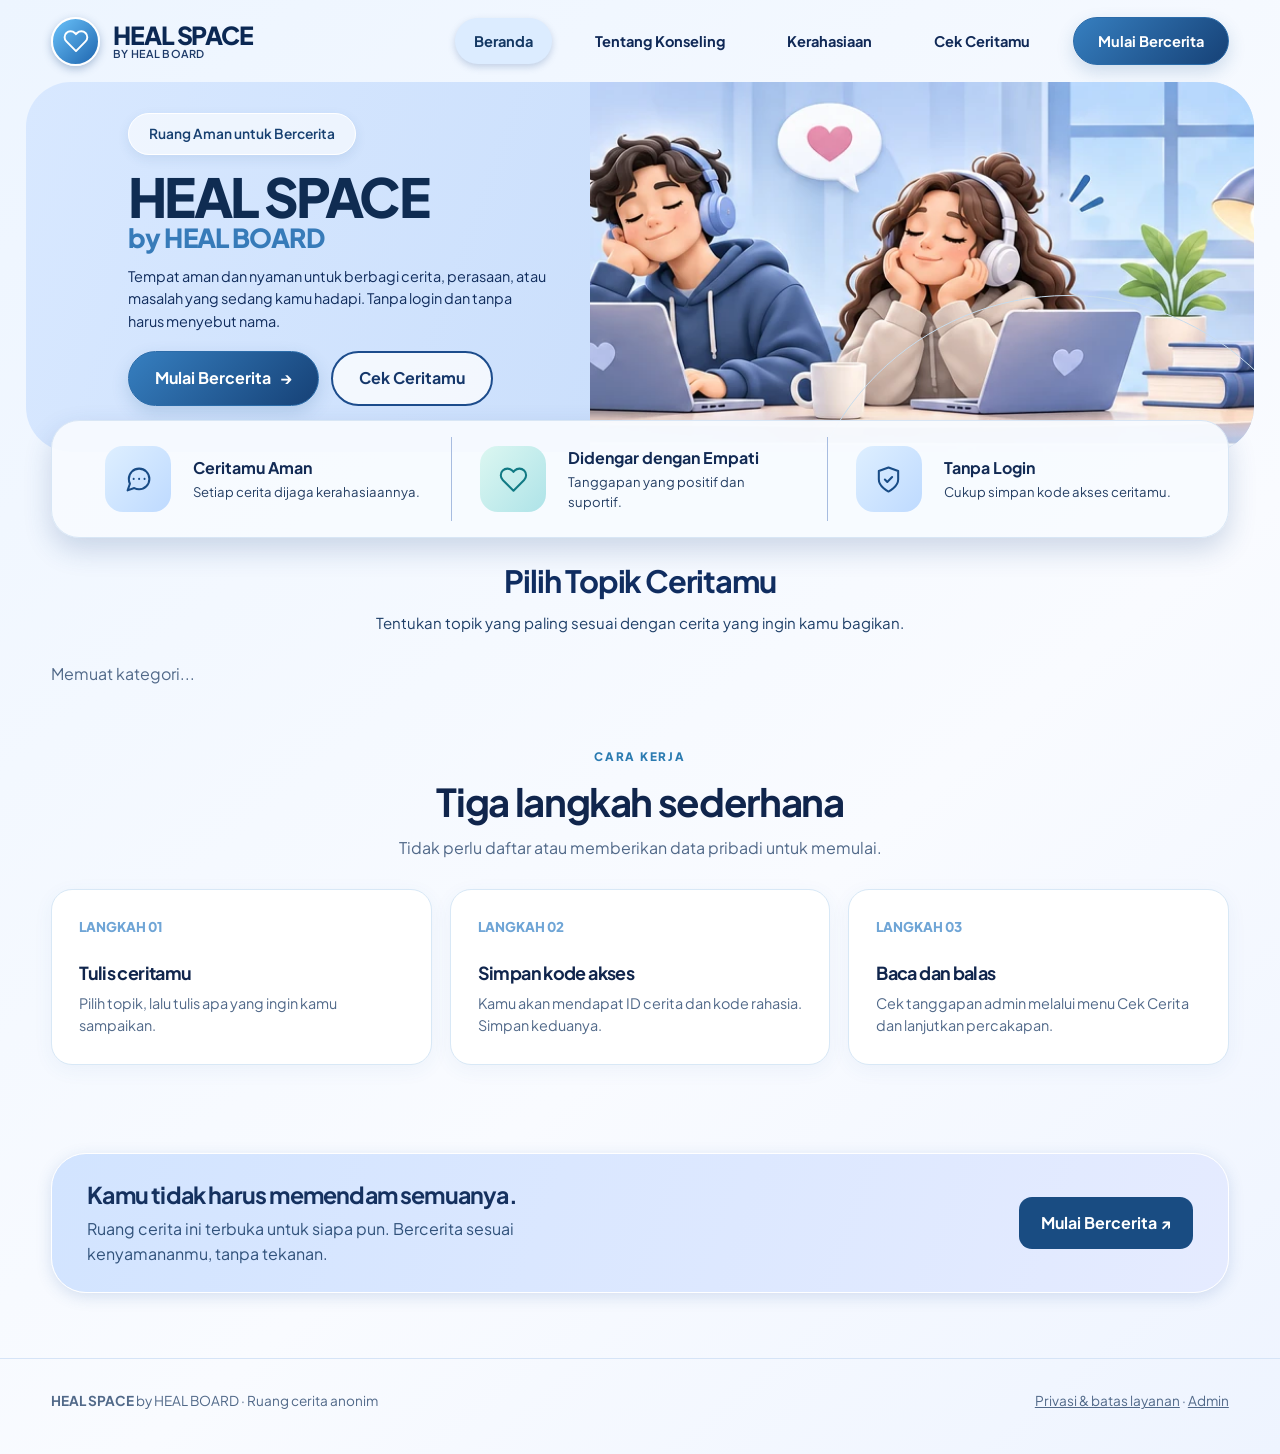
==== commit 56722679: "Update responsive mobile dan icon" ====
--- a/index.html
+++ b/index.html
@@ -22,36 +22,34 @@
     <title>HEAL SPACE by HEAL BOARD | Ruang Cerita Anonim</title>
     <link rel="stylesheet" href="/css/style.css" />
     <link rel="stylesheet" href="/css/reference-design.css" />
+    <link rel="stylesheet" href="/css/responsive-unisex.css?v=5" />
   </head>
   <body>
     <header class="container">
       <nav class="topbar">
         <a class="brand" href="/index.html"
-          ><span class="brand-mark">♡</span
+          ><span class="brand-mark" data-ui-icon="heart"></span
           ><span>HEAL SPACE<small>BY HEAL BOARD</small></span></a
         ><button
           class="nav-toggle"
           id="nav-toggle"
           aria-label="Buka menu"
           aria-expanded="false"
-        >
-          ☰
-        </button>
+          data-ui-icon="menu"
+        ></button>
         <div class="navlinks" id="navlinks">
           <a class="active" href="/index.html">Beranda</a
-          ><a href="/tentang.html">ⓘ &nbsp; Tentang Konseling</a
-          ><a href="/tentang.html#privasi">♢ &nbsp; Kerahasiaan</a
+          ><a href="/tentang.html">Tentang Konseling</a
+          ><a href="/tentang.html#privasi">Kerahasiaan</a
           ><a href="/cek-cerita.html">Cek Ceritamu</a
-          ><a href="/cerita.html" class="btn btn-primary"
-            >✎ &nbsp; Mulai Bercerita</a
-          >
+          ><a href="/cerita.html" class="btn btn-primary">Mulai Bercerita</a>
         </div>
       </nav>
     </header>
     <main class="container">
       <section class="hero hero-unisex">
         <div class="hero-content">
-          <div class="eyebrow">Ruang Aman untuk Bercerita &nbsp; ♢</div>
+          <div class="eyebrow">Ruang Aman untuk Bercerita</div>
           <h1>HEAL SPACE <span class="hero-by">by HEAL BOARD</span></h1>
           <p>
             Tempat aman dan nyaman untuk berbagi cerita, perasaan, atau masalah
@@ -59,10 +57,8 @@
           </p>
           <div class="actions">
             <a class="btn btn-primary" href="/cerita.html"
-              >✎ &nbsp; Mulai Bercerita <span aria-hidden="true">→</span></a
-            ><a class="btn btn-light" href="/cek-cerita.html"
-              >⌕ &nbsp; Cek Ceritamu</a
-            >
+              >Mulai Bercerita <span aria-hidden="true">→</span></a
+            ><a class="btn btn-light" href="/cek-cerita.html">Cek Ceritamu</a>
           </div>
         </div>
         <div class="hero-art hero-art-unisex">
@@ -75,21 +71,21 @@
       </section>
       <section class="trust-bar" aria-label="Keunggulan layanan">
         <div class="trust">
-          <span class="iconbox">♧</span>
+          <span class="iconbox" data-ui-icon="message"></span>
           <div>
             <strong>Ceritamu Aman</strong
             ><small>Setiap cerita dijaga kerahasiaannya.</small>
           </div>
         </div>
         <div class="trust">
-          <span class="iconbox">♡</span>
+          <span class="iconbox" data-ui-icon="heart"></span>
           <div>
             <strong>Didengar dengan Empati</strong
             ><small>Tanggapan yang positif dan suportif.</small>
           </div>
         </div>
         <div class="trust">
-          <span class="iconbox">♙</span>
+          <span class="iconbox" data-ui-icon="shield"></span>
           <div>
             <strong>Tanpa Login</strong
             ><small>Cukup simpan kode akses ceritamu.</small>
@@ -161,5 +157,6 @@
       </div>
     </footer>
     <script type="module" src="/js/main.js"></script>
+    <script type="module" src="/js/icons.js"></script>
   </body>
 </html>
--- a/css/responsive-unisex.css
+++ b/css/responsive-unisex.css
@@ -0,0 +1,663 @@
+/* HEAL SPACE | responsive, restrained, unisex visual language.
+   Final stylesheet: intentionally loaded after reference-design.css. */
+:root {
+  --blue-deep: #16395f;
+  --blue-action: #245e94;
+  --pale: #edf5fe;
+}
+
+html,
+body {
+  max-width: 100%;
+  width: 100%;
+  overflow-x: clip;
+}
+
+body {
+  -webkit-text-size-adjust: 100%;
+}
+
+img,
+svg,
+video,
+canvas {
+  max-width: 100%;
+}
+
+input,
+textarea,
+select,
+button {
+  max-width: 100%;
+}
+
+.ui-icon {
+  display: inline-block;
+  flex: none;
+  vertical-align: middle;
+}
+
+.brand-mark .ui-icon {
+  width: 26px;
+  height: 26px;
+}
+
+.nav-icon {
+  display: inline-flex;
+  align-items: center;
+  justify-content: center;
+  margin-right: 7px;
+}
+
+.nav-icon .ui-icon {
+  width: 19px;
+  height: 19px;
+}
+
+.trust .iconbox {
+  border-radius: 18px;
+}
+
+.trust .iconbox .ui-icon {
+  width: 29px;
+  height: 29px;
+  stroke-width: 1.7;
+}
+
+.topic-card .iconbox {
+  display: flex;
+  align-items: center;
+  justify-content: center;
+  border-radius: 14px;
+  background: rgba(255, 255, 255, .6) !important;
+}
+
+.topic-card .iconbox .ui-icon {
+  width: 32px;
+  height: 32px;
+  stroke-width: 1.75;
+}
+
+.topic-card:nth-child(1) .iconbox {
+  color: #2f6293;
+}
+
+.topic-card:nth-child(2) .iconbox {
+  color: #3b68a0;
+}
+
+.topic-card:nth-child(3) .iconbox {
+  color: #866c2e;
+}
+
+.topic-card:nth-child(4) .iconbox {
+  color: #ad597a;
+}
+
+.topic-card:nth-child(5) .iconbox {
+  color: #5a6b9d;
+}
+
+.topic-card {
+  transition: background-color .18s, border-color .18s;
+}
+
+.topic-card:hover {
+  transform: none;
+}
+
+.topbar .brand {
+  min-width: 0;
+}
+
+.hero-unisex h1,
+.hero-unisex .hero-by {
+  white-space: normal;
+  overflow-wrap: normal;
+}
+
+.content-layout>*,
+.content-layout aside,
+.panel,
+.story-head>*,
+.optional-profile-grid>* {
+  min-width: 0;
+}
+
+.input,
+.select,
+.textarea {
+  min-width: 0;
+}
+
+.code,
+.story-original,
+.bubble {
+  overflow-wrap: anywhere;
+}
+
+:focus-visible {
+  outline: 3px solid #2b78be;
+  outline-offset: 3px;
+}
+
+@media(max-width:1050px) {
+  .topbar .brand {
+    font-size: 1.1rem;
+    white-space: normal;
+  }
+
+  .navlinks {
+    gap: 3px;
+  }
+
+  .navlinks a:not(.btn) {
+    padding: 10px 9px;
+  }
+
+  .hero-unisex {
+    padding-left: 36px;
+    grid-template-columns: minmax(0, 46%) minmax(0, 54%);
+  }
+
+  .hero-unisex h1 {
+    font-size: clamp(2.2rem, 4vw, 3.25rem);
+  }
+
+  .hero-unisex .hero-by {
+    font-size: clamp(1.25rem, 2.5vw, 1.8rem);
+  }
+
+  .trust {
+    padding: 10px 12px;
+    gap: 12px;
+  }
+
+  .topic-grid {
+    grid-template-columns: repeat(3, minmax(0, 1fr));
+  }
+
+  .content-layout {
+    grid-template-columns: minmax(0, 1fr) minmax(220px, 32%);
+  }
+}
+
+@media(max-width:760px) {
+  .container {
+    width: 100%;
+    max-width: 100%;
+    padding-inline: 18px;
+  }
+
+  .topbar {
+    height: 72px;
+    position: relative;
+    z-index: 20;
+    gap: 8px;
+  }
+
+  .topbar .brand {
+    font-size: 1.04rem;
+    white-space: normal;
+    line-height: 1.12;
+    gap: 9px;
+  }
+
+  .topbar .brand small {
+    font-size: .58rem;
+    margin-top: 4px;
+  }
+
+  .topbar .brand-mark {
+    flex: none;
+    width: 41px;
+    height: 41px;
+    border-radius: 14px;
+  }
+
+  .nav-toggle {
+    display: grid !important;
+    align-items: center;
+    justify-items: center;
+    flex: none;
+    width: 44px;
+    height: 44px;
+    border: 1px solid #bed3e9;
+    border-radius: 12px;
+    background: #fff;
+    color: #183c66;
+  }
+
+  .navlinks {
+    display: none;
+    position: absolute;
+    top: calc(100% - 1px);
+    right: 0;
+    left: 0;
+    z-index: 30;
+    flex-direction: column;
+    align-items: stretch;
+    gap: 4px;
+    padding: 11px;
+    border: 1px solid #d1e2f2;
+    border-radius: 16px;
+    background: #fff;
+    box-shadow: 0 15px 35px #173d6333;
+  }
+
+  .navlinks.open {
+    display: flex;
+  }
+
+  .navlinks a:not(.btn) {
+    padding: 12px 14px;
+    border-radius: 10px;
+  }
+
+  .navlinks .btn {
+    width: 100%;
+    min-height: 45px;
+  }
+
+  .hero-unisex {
+    display: flex !important;
+    flex-direction: column !important;
+    align-items: stretch !important;
+    padding: 26px 22px 0 !important;
+    margin: 8px 0 0 !important;
+    width: 100%;
+    border-radius: 24px;
+    overflow: hidden;
+    min-height: 0 !important;
+  }
+
+  .hero-unisex .hero-content {
+    padding: 0 !important;
+    max-width: 100%;
+  }
+
+  .hero-unisex .eyebrow {
+    max-width: 100%;
+    margin-bottom: 12px;
+    font-size: .75rem;
+    padding: 7px 11px;
+  }
+
+  .hero-unisex h1 {
+    font-size: clamp(2.1rem, 8.5vw, 3.3rem) !important;
+    line-height: 1.08;
+    letter-spacing: -.04em;
+    white-space: normal !important;
+    overflow-wrap: normal;
+  }
+
+  .hero-unisex .hero-by {
+    font-size: clamp(1.15rem, 5vw, 1.65rem) !important;
+    margin: 7px 0 13px;
+    white-space: normal !important;
+  }
+
+  .hero-unisex p {
+    font-size: .88rem;
+    line-height: 1.6;
+    margin: 0 0 17px;
+    max-width: 44ch;
+  }
+
+  .hero-unisex .actions {
+    display: flex;
+    flex-wrap: wrap;
+    gap: 8px;
+  }
+
+  .hero-unisex .actions .btn {
+    font-size: .81rem;
+    min-width: 0;
+    flex: 1 1 170px;
+    padding: 11px 12px;
+    white-space: normal;
+  }
+
+  .hero-unisex .hero-art-unisex {
+    flex: none;
+    width: calc(100% + 44px);
+    height: 210px !important;
+    min-height: 0 !important;
+    margin: 14px -22px 0 !important;
+    overflow: hidden;
+  }
+
+  .hero-unisex .hero-people {
+    object-fit: cover;
+    object-position: center 44%;
+    height: 100%;
+    width: 100%;
+  }
+
+  .trust-bar {
+    display: grid !important;
+    grid-template-columns: minmax(0, 1fr) !important;
+    margin: 12px 0 30px !important;
+    gap: 0;
+    padding: 7px 12px !important;
+    border-radius: 19px;
+  }
+
+  .trust {
+    padding: 12px 7px;
+    gap: 12px;
+  }
+
+  .trust:not(:last-child) {
+    border: 0;
+    border-bottom: 1px solid #d5e3f1;
+  }
+
+  .trust .iconbox {
+    width: 43px;
+    height: 43px;
+    border-radius: 13px;
+  }
+
+  .trust .iconbox .ui-icon {
+    width: 23px;
+    height: 23px;
+  }
+
+  .trust strong {
+    font-size: .89rem;
+  }
+
+  .trust small {
+    font-size: .76rem;
+    line-height: 1.5;
+  }
+
+  #topik {
+    padding: 6px 0 25px;
+  }
+
+  .section-head {
+    margin-bottom: 17px;
+  }
+
+  .section-head h2,
+  .center-head h2 {
+    font-size: clamp(1.4rem, 6vw, 2rem);
+  }
+
+  .section-head p,
+  .center-head p {
+    font-size: .83rem;
+    line-height: 1.55;
+  }
+
+  .topic-grid {
+    grid-template-columns: repeat(2, minmax(0, 1fr)) !important;
+    gap: 10px;
+  }
+
+  .topic-card {
+    min-width: 0;
+    min-height: 175px;
+    padding: 16px 13px !important;
+    border-radius: 18px;
+    justify-content: flex-start;
+  }
+
+  .topic-card .iconbox {
+    width: 42px !important;
+    height: 42px !important;
+    margin: 0 0 12px !important;
+  }
+
+  .topic-card .iconbox .ui-icon {
+    width: 25px;
+    height: 25px;
+  }
+
+  .topic-card strong {
+    font-size: .84rem;
+    line-height: 1.35;
+    overflow-wrap: break-word;
+  }
+
+  .topic-card small {
+    font-size: .73rem;
+    line-height: 1.5;
+    overflow-wrap: break-word;
+  }
+
+  .process-section {
+    padding: 20px 0 45px;
+  }
+
+  .step-grid {
+    grid-template-columns: 1fr;
+    gap: 11px;
+  }
+
+  .step {
+    padding: 20px;
+    border-radius: 17px;
+  }
+
+  .step-index {
+    margin-bottom: 8px;
+    font-size: .72rem;
+  }
+
+  .cta {
+    padding: 24px 20px;
+    flex-direction: column;
+    align-items: stretch;
+    border-radius: 22px;
+    gap: 15px;
+  }
+
+  .cta h2 {
+    font-size: 1.26rem;
+  }
+
+  .cta p {
+    font-size: .81rem;
+  }
+
+  .cta .btn {
+    width: 100%;
+    text-align: center;
+  }
+
+  .footer {
+    flex-direction: column;
+    align-items: flex-start;
+    gap: 8px;
+    margin-top: 38px;
+    padding: 24px 0 32px;
+  }
+
+  .page-hero {
+    text-align: left;
+    padding: 30px 0 18px;
+  }
+
+  .page-hero h1 {
+    font-size: clamp(1.7rem, 7vw, 2.35rem);
+  }
+
+  .page-hero p {
+    margin: 10px 0 0;
+    max-width: 46ch;
+    font-size: .9rem;
+  }
+
+  .content-layout {
+    display: grid !important;
+    grid-template-columns: minmax(0, 1fr) !important;
+    width: 100%;
+    margin: 12px auto 44px;
+    gap: 16px;
+  }
+
+  .panel {
+    padding: 21px 17px;
+    border-radius: 19px;
+  }
+
+  .panel h2 {
+    font-size: 1.25rem;
+  }
+
+  .panel p.sub {
+    font-size: .83rem;
+  }
+
+  .content-layout aside {
+    display: grid;
+    grid-template-columns: 1fr;
+    gap: 9px;
+  }
+
+  .hint {
+    margin: 0;
+    padding: 16px;
+    font-size: .81rem;
+  }
+
+  .optional-profile-grid {
+    grid-template-columns: 1fr !important;
+    gap: 13px;
+  }
+
+  .optional-profile {
+    padding: 16px;
+    border-radius: 16px;
+  }
+
+  .field {
+    margin-bottom: 18px;
+  }
+
+  .input,
+  .select,
+  .textarea {
+    width: 100%;
+    font-size: 16px;
+    padding: 12px 13px;
+  }
+
+  .textarea {
+    min-height: 160px;
+  }
+
+  .story-head {
+    flex-wrap: wrap;
+    align-items: flex-start;
+  }
+
+  .chat {
+    padding: 12px;
+    margin: 17px 0;
+    max-height: 360px;
+  }
+
+  .bubble {
+    max-width: 92%;
+    font-size: .85rem;
+    padding: 12px;
+  }
+
+  .code-card {
+    padding: 15px;
+  }
+
+  .code {
+    font-size: .83rem;
+  }
+
+  .login-wrap {
+    padding-block: 38px;
+  }
+
+  .login-card {
+    width: 100%;
+    padding: 24px 18px;
+  }
+
+  .informational {
+    width: 100%;
+    margin-bottom: 45px;
+  }
+}
+
+@media(max-width:390px) {
+  .container {
+    padding-inline: 14px;
+  }
+
+  .hero-unisex {
+    padding: 24px 17px 0 !important;
+  }
+
+  .hero-unisex .hero-art-unisex {
+    margin-inline: -17px !important;
+    width: calc(100% + 34px);
+    height: 170px !important;
+  }
+
+  .hero-unisex h1 {
+    font-size: clamp(2rem, 8.8vw, 2.65rem) !important;
+  }
+
+  .hero-unisex .actions {
+    flex-direction: column;
+  }
+
+  .hero-unisex .actions .btn {
+    flex: auto;
+    width: 100%;
+  }
+
+  .topic-grid {
+    gap: 8px;
+  }
+
+  .topic-card {
+    min-height: 165px;
+    padding: 13px 11px !important;
+  }
+
+  .topic-card strong {
+    font-size: .8rem;
+  }
+
+  .topic-card small {
+    font-size: .7rem;
+  }
+}
+
+@media(prefers-reduced-motion:reduce) {
+
+  .topic-card,
+  .btn {
+    transition: none;
+  }
+
+  html {
+    scroll-behavior: auto;
+  }
+}
+
+@media(max-width:460px) {
+  .topbar>a.btn-light {
+    padding: 9px 11px;
+    font-size: .73rem;
+    white-space: normal;
+    text-align: center;
+  }
+
+  .brand-mark .ui-icon {
+    width: 23px;
+    height: 23px;
+  }
+}
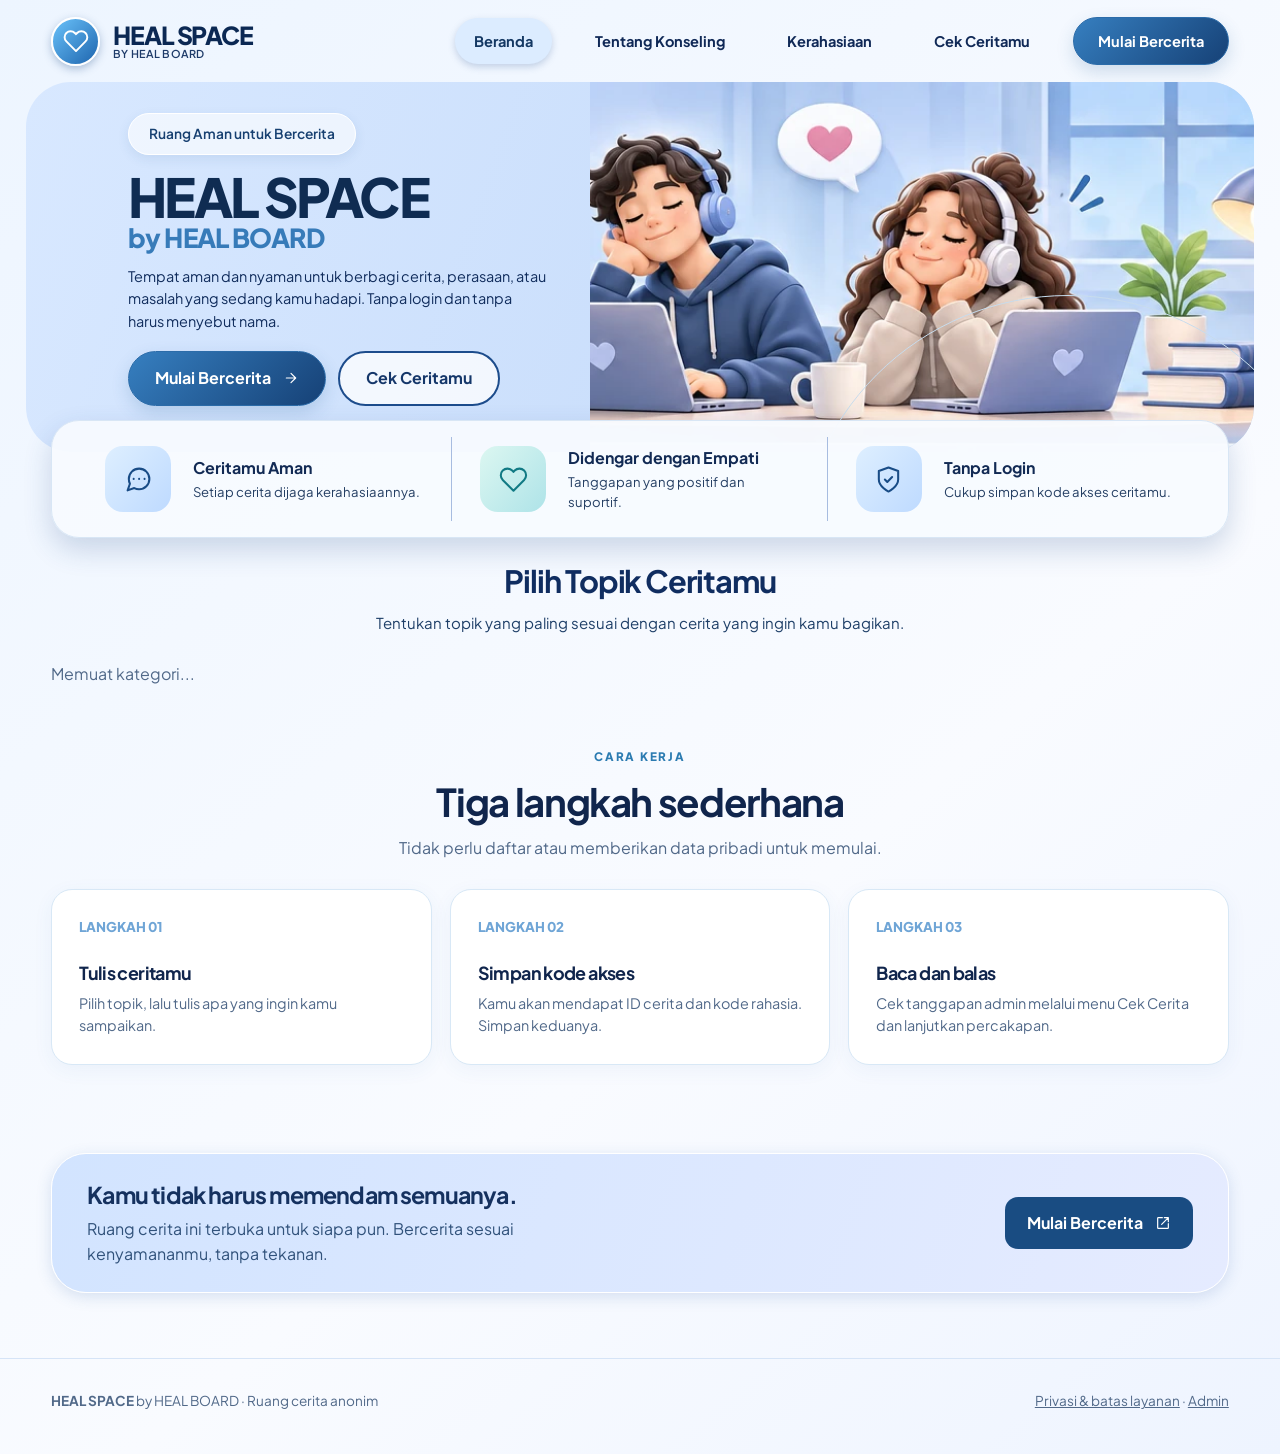
==== commit 10c696d7: "Fix responsive mobile HEAL SPACE" ====
--- a/index.html
+++ b/index.html
@@ -22,7 +22,8 @@
     <title>HEAL SPACE by HEAL BOARD | Ruang Cerita Anonim</title>
     <link rel="stylesheet" href="/css/style.css" />
     <link rel="stylesheet" href="/css/reference-design.css" />
-    <link rel="stylesheet" href="/css/responsive-unisex.css?v=5" />
+    <link rel="stylesheet" href="/css/responsive-unisex.css?v=6" />
+    <link rel="stylesheet" href="/css/cta-mobile-fix.css?v=6" />
   </head>
   <body>
     <header class="container">
@@ -57,7 +58,8 @@
           </p>
           <div class="actions">
             <a class="btn btn-primary" href="/cerita.html"
-              >Mulai Bercerita <span aria-hidden="true">→</span></a
+              >Mulai Bercerita
+              <span class="inline-action-icon" data-ui-icon="arrow"></span></a
             ><a class="btn btn-light" href="/cek-cerita.html">Cek Ceritamu</a>
           </div>
         </div>
@@ -143,7 +145,10 @@
             kenyamananmu, tanpa tekanan.
           </p>
         </div>
-        <a class="btn" href="/cerita.html">Mulai Bercerita ↗</a>
+        <a class="btn" href="/cerita.html"
+          >Mulai Bercerita
+          <span class="inline-action-icon" data-ui-icon="external"></span
+        ></a>
       </section>
     </main>
     <footer class="container footer">
--- a/css/cta-mobile-fix.css
+++ b/css/cta-mobile-fix.css
@@ -0,0 +1,89 @@
+/* HEAL SPACE · compact, predictable call-to-action sizing on phones */
+.inline-action-icon {
+  display: inline-flex;
+  align-items: center;
+  justify-content: center;
+  vertical-align: middle;
+  flex: 0 0 auto;
+  margin-inline-start: 3px
+}
+
+.inline-action-icon .ui-icon {
+  width: 16px;
+  height: 16px;
+  stroke-width: 1.8
+}
+
+.admin-mobile-head .inline-action-icon .ui-icon {
+  width: 15px;
+  height: 15px
+}
+
+@media(max-width:760px) {
+
+  /* Undo oversized flex-basis inherited from old desktop styles. */
+  .hero-unisex .actions {
+    display: flex !important;
+    align-items: stretch !important;
+    justify-content: flex-start !important;
+    flex-direction: row !important;
+    flex-wrap: wrap !important;
+    gap: 9px !important;
+    width: 100% !important
+  }
+
+  .hero-unisex .actions .btn {
+    flex: 0 1 auto !important;
+    width: auto !important;
+    min-width: 0 !important;
+    min-height: 43px !important;
+    max-width: 100% !important;
+    height: auto !important;
+    padding: 10px 16px !important;
+    border-radius: 14px !important;
+    font-size: .83rem !important;
+    line-height: 1.25 !important;
+    white-space: nowrap !important;
+    box-shadow: none !important
+  }
+
+  .hero-unisex .actions .btn .ui-icon {
+    width: 15px;
+    height: 15px
+  }
+
+  .cta .btn {
+    width: auto !important;
+    max-width: 100% !important;
+    min-height: 43px !important;
+    height: auto !important;
+    padding: 11px 17px !important;
+    border-radius: 13px !important;
+    align-self: flex-start !important;
+    margin-top: 0 !important;
+    font-size: .86rem !important;
+    line-height: 1.3 !important
+  }
+
+  .navlinks .btn {
+    min-height: 43px !important;
+    height: auto !important;
+    padding: 11px 15px !important;
+    border-radius: 12px !important;
+    font-size: .86rem !important;
+    flex: none !important
+  }
+}
+
+@media(max-width:390px) {
+  .hero-unisex .actions {
+    flex-direction: column !important;
+    align-items: flex-start !important
+  }
+
+  .hero-unisex .actions .btn {
+    flex: none !important;
+    width: auto !important;
+    max-width: 100% !important
+  }
+}
